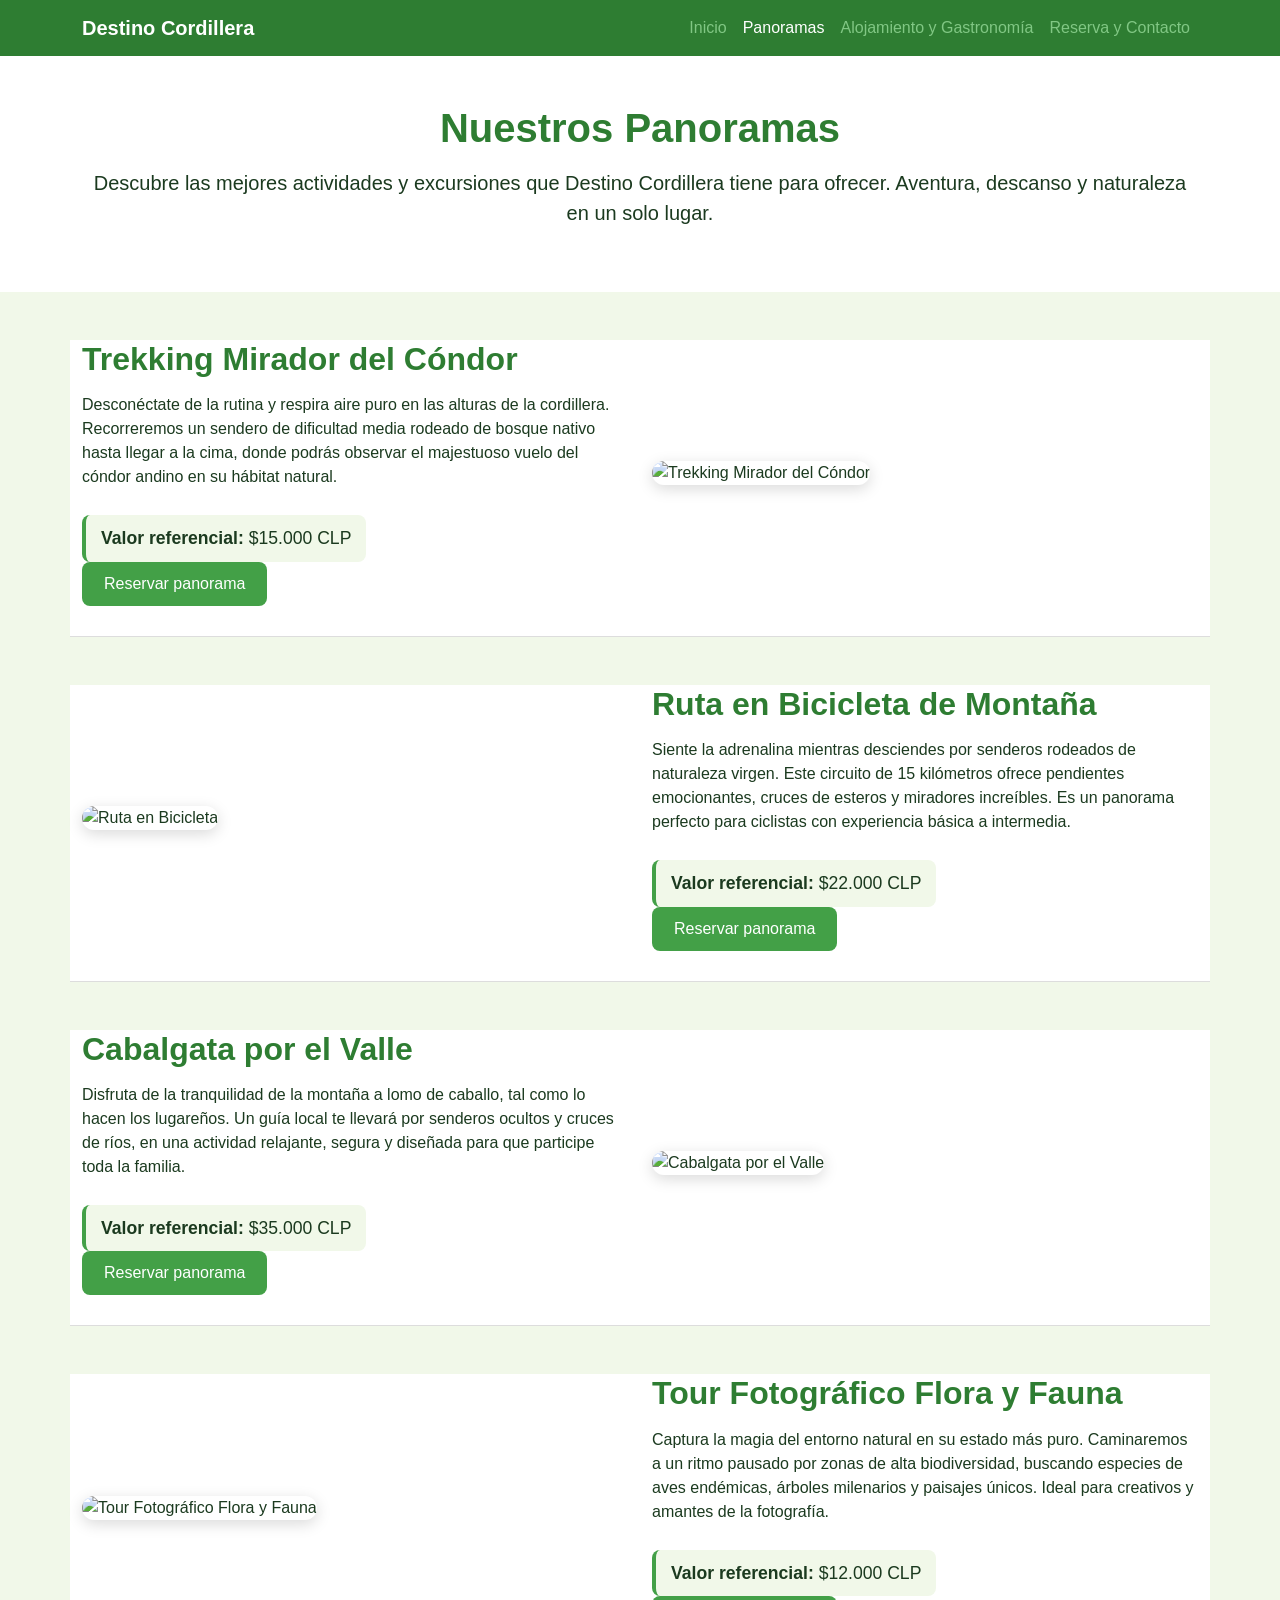
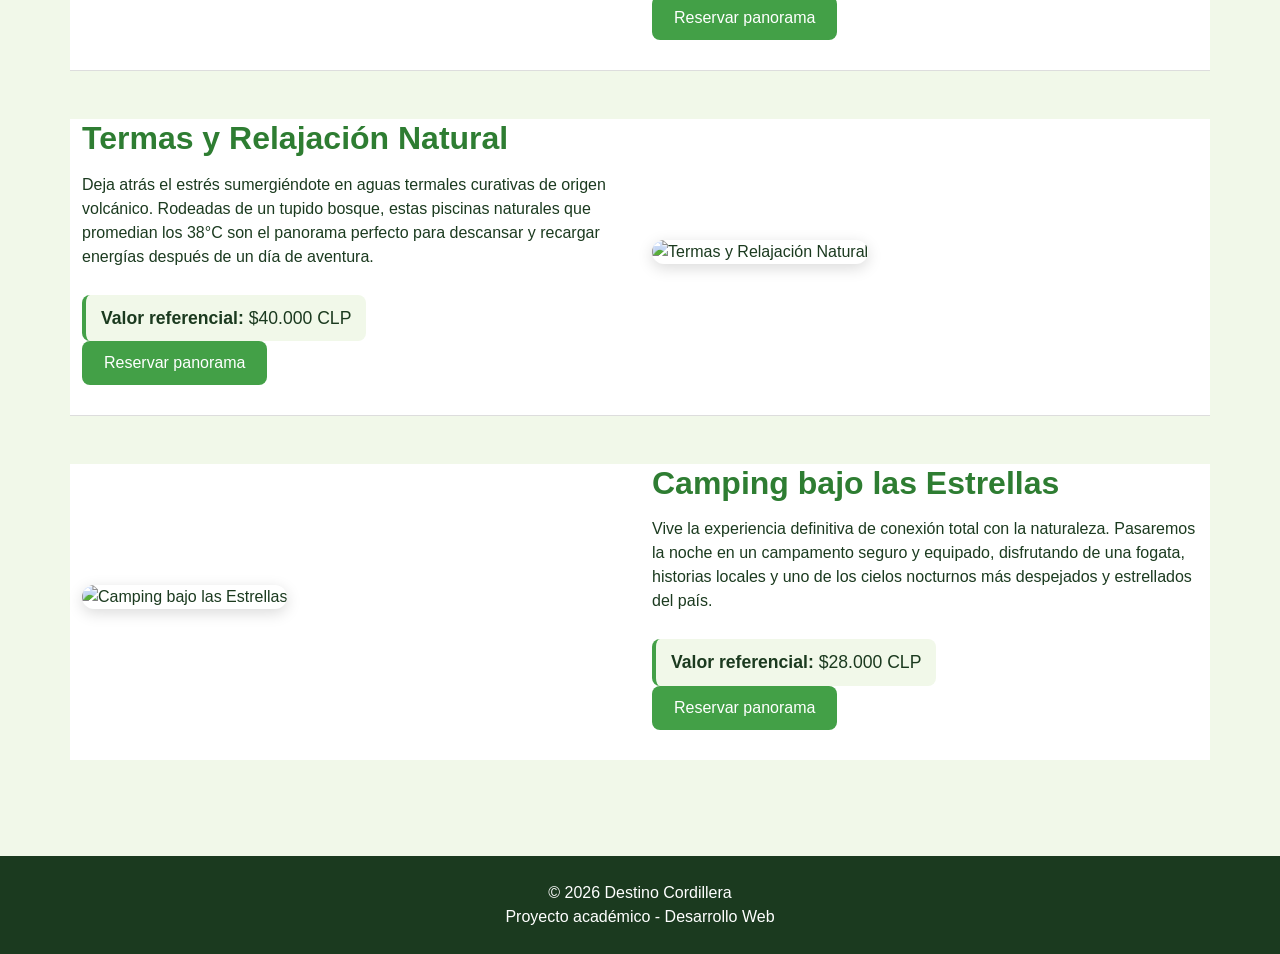
==== panoramas.html @ b14147cd "Merge 30c4c4cef8511934bc945aaddb726dd8a0ca3813 into a8092b9b650b8b81c117b4a8dcd6fbb49d7ed2dd" ====
<!DOCTYPE html>
<html lang="es">
<head> 
    <meta charset="UTF-8"> 
    <meta name="viewport" content="width=device-width, initial-scale=1.0">
    <title>Panoramas - Destino Cordillera</title>

    <!-- Bootstrap -->
    <link href="https://cdn.jsdelivr.net/npm/bootstrap@5.3.8/dist/css/bootstrap.min.css" rel="stylesheet">

    <!-- CSS propio -->
    <link rel="stylesheet" href="css/style.css">
</head>
<body>

<!-- Barra de navegación (Idéntica al index) -->
<header>
    <nav class="navbar navbar-expand-lg navbar-dark navbar-destino">
        <div class="container">
            <a class="navbar-brand fw-bold" href="index.html">Destino Cordillera</a>
            <button class="navbar-toggler" type="button" data-bs-toggle="collapse" data-bs-target="#menuPrincipal" aria-controls="menuPrincipal" aria-expanded="false" aria-label="Mostrar navegación">
                <span class="navbar-toggler-icon"></span>
            </button>

            <div class="collapse navbar-collapse" id="menuPrincipal">
                <ul class="navbar-nav ms-auto">
                    <li class="nav-item">
                        <a class="nav-link" href="index.html">Inicio</a>
                    </li>
                    <li class="nav-item">
                        <!-- Aquí cambiamos la clase "active" para que marque la página actual -->
                        <a class="nav-link active" href="panoramas.html">Panoramas</a>
                    </li>
                    <li class="nav-item">
                        <a class="nav-link" href="alojamiento.html">Alojamiento y Gastronomía</a>
                    </li>
                    <li class="nav-item">
                        <a class="nav-link" href="reserva.html">Reserva y Contacto</a>
                    </li>
                </ul>
            </div>
        </div>
    </nav>
</header>

<!-- Contenido principal -->
<main>
    <!-- Encabezado de la página -->
    <section class="presentacion-destino py-5 text-center">
        <div class="container">
            <h1 class="fw-bold mb-3" style="color: var(--verde-bosque);">Nuestros Panoramas</h1>
            <p class="lead">Descubre las mejores actividades y excursiones que Destino Cordillera tiene para ofrecer. Aventura, descanso y naturaleza en un solo lugar.</p>
        </div>
    </section>

    <!-- Lista de Panoramas (Efecto Intercalado) -->
    <section class="container py-5">

        <!-- Panorama 1 (Texto Izquierda, Imagen Derecha) -->
        <article class="row align-items-center mb-5 panorama-item">
            <div class="col-md-6">
                <h2 class="panorama-titulo">Trekking Mirador del Cóndor</h2>
                <p>Desconéctate de la rutina y respira aire puro en las alturas de la cordillera. Recorreremos un sendero de dificultad media rodeado de bosque nativo hasta llegar a la cima, donde podrás observar el majestuoso vuelo del cóndor andino en su hábitat natural.</p>
                <div class="panorama-precio">
                    <strong>Valor referencial:</strong> $15.000 CLP
                </div>
                <br>
                <a href="reserva.html" class="btn btn-destino">Reservar panorama</a>
            </div>
            <div class="col-md-6 mt-4 mt-md-0">
                <img src="imagen/imagen-panorama1.jpg" alt="Trekking Mirador del Cóndor" class="img-fluid panorama-img">
            </div>
        </article>

        <!-- Panorama 2 (Imagen Izquierda, Texto Derecha) -->
        <!-- Usamos order-md-2 y order-md-1 para invertir las columnas en PC -->
        <article class="row align-items-center mb-5 panorama-item">
            <div class="col-md-6 order-md-2">
                <h2 class="panorama-titulo">Ruta en Bicicleta de Montaña</h2>
                <p>Siente la adrenalina mientras desciendes por senderos rodeados de naturaleza virgen. Este circuito de 15 kilómetros ofrece pendientes emocionantes, cruces de esteros y miradores increíbles. Es un panorama perfecto para ciclistas con experiencia básica a intermedia.</p>
                <div class="panorama-precio">
                    <strong>Valor referencial:</strong> $22.000 CLP
                </div>
                <br>
                <a href="reserva.html" class="btn btn-destino">Reservar panorama</a>
            </div>
            <div class="col-md-6 order-md-1 mt-4 mt-md-0">
                <img src="imagen/imagen-panorama2.jpg" alt="Ruta en Bicicleta" class="img-fluid panorama-img">
            </div>
        </article>

        <!-- Panorama 3 (Texto Izquierda, Imagen Derecha) -->
        <article class="row align-items-center mb-5 panorama-item">
            <div class="col-md-6">
                <h2 class="panorama-titulo">Cabalgata por el Valle</h2>
                <p>Disfruta de la tranquilidad de la montaña a lomo de caballo, tal como lo hacen los lugareños. Un guía local te llevará por senderos ocultos y cruces de ríos, en una actividad relajante, segura y diseñada para que participe toda la familia.</p>
                <div class="panorama-precio">
                    <strong>Valor referencial:</strong> $35.000 CLP
                </div>
                <br>
                <a href="reserva.html" class="btn btn-destino">Reservar panorama</a>
            </div>
            <div class="col-md-6 mt-4 mt-md-0">
                <img src="imagen/imagen-panorama3.jpg" alt="Cabalgata por el Valle" class="img-fluid panorama-img">
            </div>
        </article>

        <!-- Panorama 4 (Imagen Izquierda, Texto Derecha) -->
        <article class="row align-items-center mb-5 panorama-item">
            <div class="col-md-6 order-md-2">
                <h2 class="panorama-titulo">Tour Fotográfico Flora y Fauna</h2>
                <p>Captura la magia del entorno natural en su estado más puro. Caminaremos a un ritmo pausado por zonas de alta biodiversidad, buscando especies de aves endémicas, árboles milenarios y paisajes únicos. Ideal para creativos y amantes de la fotografía.</p>
                <div class="panorama-precio">
                    <strong>Valor referencial:</strong> $12.000 CLP
                </div>
                <br>
                <a href="reserva.html" class="btn btn-destino">Reservar panorama</a>
            </div>
            <div class="col-md-6 order-md-1 mt-4 mt-md-0">
                <img src="imagen/imagen-panorama4.jpg" alt="Tour Fotográfico Flora y Fauna" class="img-fluid panorama-img">
            </div>
        </article>

        <!-- Panorama 5 (Texto Izquierda, Imagen Derecha) -->
        <article class="row align-items-center mb-5 panorama-item">
            <div class="col-md-6">
                <h2 class="panorama-titulo">Termas y Relajación Natural</h2>
                <p>Deja atrás el estrés sumergiéndote en aguas termales curativas de origen volcánico. Rodeadas de un tupido bosque, estas piscinas naturales que promedian los 38°C son el panorama perfecto para descansar y recargar energías después de un día de aventura.</p>
                <div class="panorama-precio">
                    <strong>Valor referencial:</strong> $40.000 CLP
                </div>
                <br>
                <a href="reserva.html" class="btn btn-destino">Reservar panorama</a>
            </div>
            <div class="col-md-6 mt-4 mt-md-0">
                <img src="imagen/imagen-panorama5.jpg" alt="Termas y Relajación Natural" class="img-fluid panorama-img">
            </div>
        </article>

        <!-- Panorama 6 (Imagen Izquierda, Texto Derecha) -->
        <article class="row align-items-center mb-5 panorama-item">
            <div class="col-md-6 order-md-2">
                <h2 class="panorama-titulo">Camping bajo las Estrellas</h2>
                <p>Vive la experiencia definitiva de conexión total con la naturaleza. Pasaremos la noche en un campamento seguro y equipado, disfrutando de una fogata, historias locales y uno de los cielos nocturnos más despejados y estrellados del país.</p>
                <div class="panorama-precio">
                    <strong>Valor referencial:</strong> $28.000 CLP
                </div>
                <br>
                <a href="reserva.html" class="btn btn-destino">Reservar panorama</a>
            </div>
            <div class="col-md-6 order-md-1 mt-4 mt-md-0">
                <img src="imagen/imagen-panorama6.jpg" alt="Camping bajo las Estrellas" class="img-fluid panorama-img">
            </div>
        </article>

    </section>
</main>

<!-- Pie de página (Idéntico al index) -->
<footer class="footer-destino">
    <div class="container text-center">
        <p class="mb-0">&copy; 2026 Destino Cordillera</p>
        <p class="mb-0">Proyecto académico - Desarrollo Web</p>
    </div>
</footer>

<!-- Bootstrap JavaScript -->
<script src="https://cdn.jsdelivr.net/npm/bootstrap@5.3.8/dist/js/bootstrap.bundle.min.js"></script>

</body>
</html>
---- css/style.css ----
/*Hoja de estilos -- Destino Cordillera*/

/*Paleta de colores*/
:root {
    --verde-bosque: #2E7D32;
    --verde-natural: #43A047;
    --verde-claro: #81C784;
    --verde-fondo: #F1F8E9;
    --verde-oscuro: #1B3A1F;
    --blanco: #FFFFFF;
}

/*Configuracion General*/
body {
    font-family: Arial, sans-serif;
    color: var(--verde-oscuro);
    background-color: var(--verde-fondo);
    margin: 0;
}

/*Barra de navegacion*/
.navbar-destino {
    background-color: var(--verde-bosque);
}
.navbar-destino .navbar-brand {
    color: var(--blanco);
}

.navbar-destino .nav-link {
    color: var(--blanco);
}
.navbar-destino .nav-link {
    color: var(--verde-claro);
}

/*Seccion principal*/
.hero-destino {
    background-color: var(--verde-claro);
    padding: 100px 20px;
}
.hero-destino h1 {
    color: var(--verde-oscuro);
    font-size: 3rem;
    font-weight: bold;
}
.hero-destino p {
    max-width: 700px;
    margin: 20px auto;
    font-size: 1.2rem;
}

/*Botones*/
.btn-destino {
    background-color: var(--verde-bosque);
    color: var(--blanco);
    border: none;
    padding: 10px 22px;
    border-radius: 8px;
}
.btn-destino {
    background-color: var(--verde-natural);
    color: var(--blanco);
}

/*Presentacion*/
.presentacion-destino {
    background-color: var(--blanco);
}
.presentacion-destino h2 {
    color: var(--verde-bosque);
}
.accesos-destino h2 {
    color: var(--verde-bosque);
}

/*Imagen(es)*/
.carrusel-destino img {
    width: 100%;
    height: 500px;
    object-fit: cover;
}

/*Tarjetas*/
.card-destino {
    background-color: var(--blanco);
    border-radius: 15px;
    padding: 25px;
    box-shadow: 0 4px 10px rgba(0, 0, 0, 0.08);
    display: flex;
    flex-direction: column;
}
.card-destino h3 {
    color: var(--verde-bosque);
    margin-bottom: 15px;
}
.card-destino .btn {
    margin-top: auto;
    align-self: flex-start;
}

/*Pie de pagina*/
.footer-destino {
    background-color: var(--verde-oscuro);
    color: var(--blanco);
    padding: 25px 0;
}

/*CSS agregado para panoramas*/
   .panorama-item {
    background-color: var(--blanco);
    padding-bottom: 30px;
    border-bottom: 1px solid #ddd;
}

.panorama-item:last-child {
    border-bottom: none; /* Quita la línea separadora al último panorama */
}

.panorama-titulo {
    color: var(--verde-bosque);
    font-weight: bold;
    margin-bottom: 15px;
}

.panorama-img {
    border-radius: 12px;
    box-shadow: 0 4px 15px rgba(0, 0, 0, 0.15);
    object-fit: cover;
    width: 100%;
    height: 350px; /* Obliga a que todas las imágenes tengan el mismo tamaño */
}

.panorama-precio {
    display: inline-block;
    background-color: var(--verde-fondo);
    color: var(--verde-oscuro);
    padding: 10px 15px;
    border-radius: 8px;
    border-left: 4px solid var(--verde-natural);
    font-size: 1.1rem;
    margin-top: 10px;
}
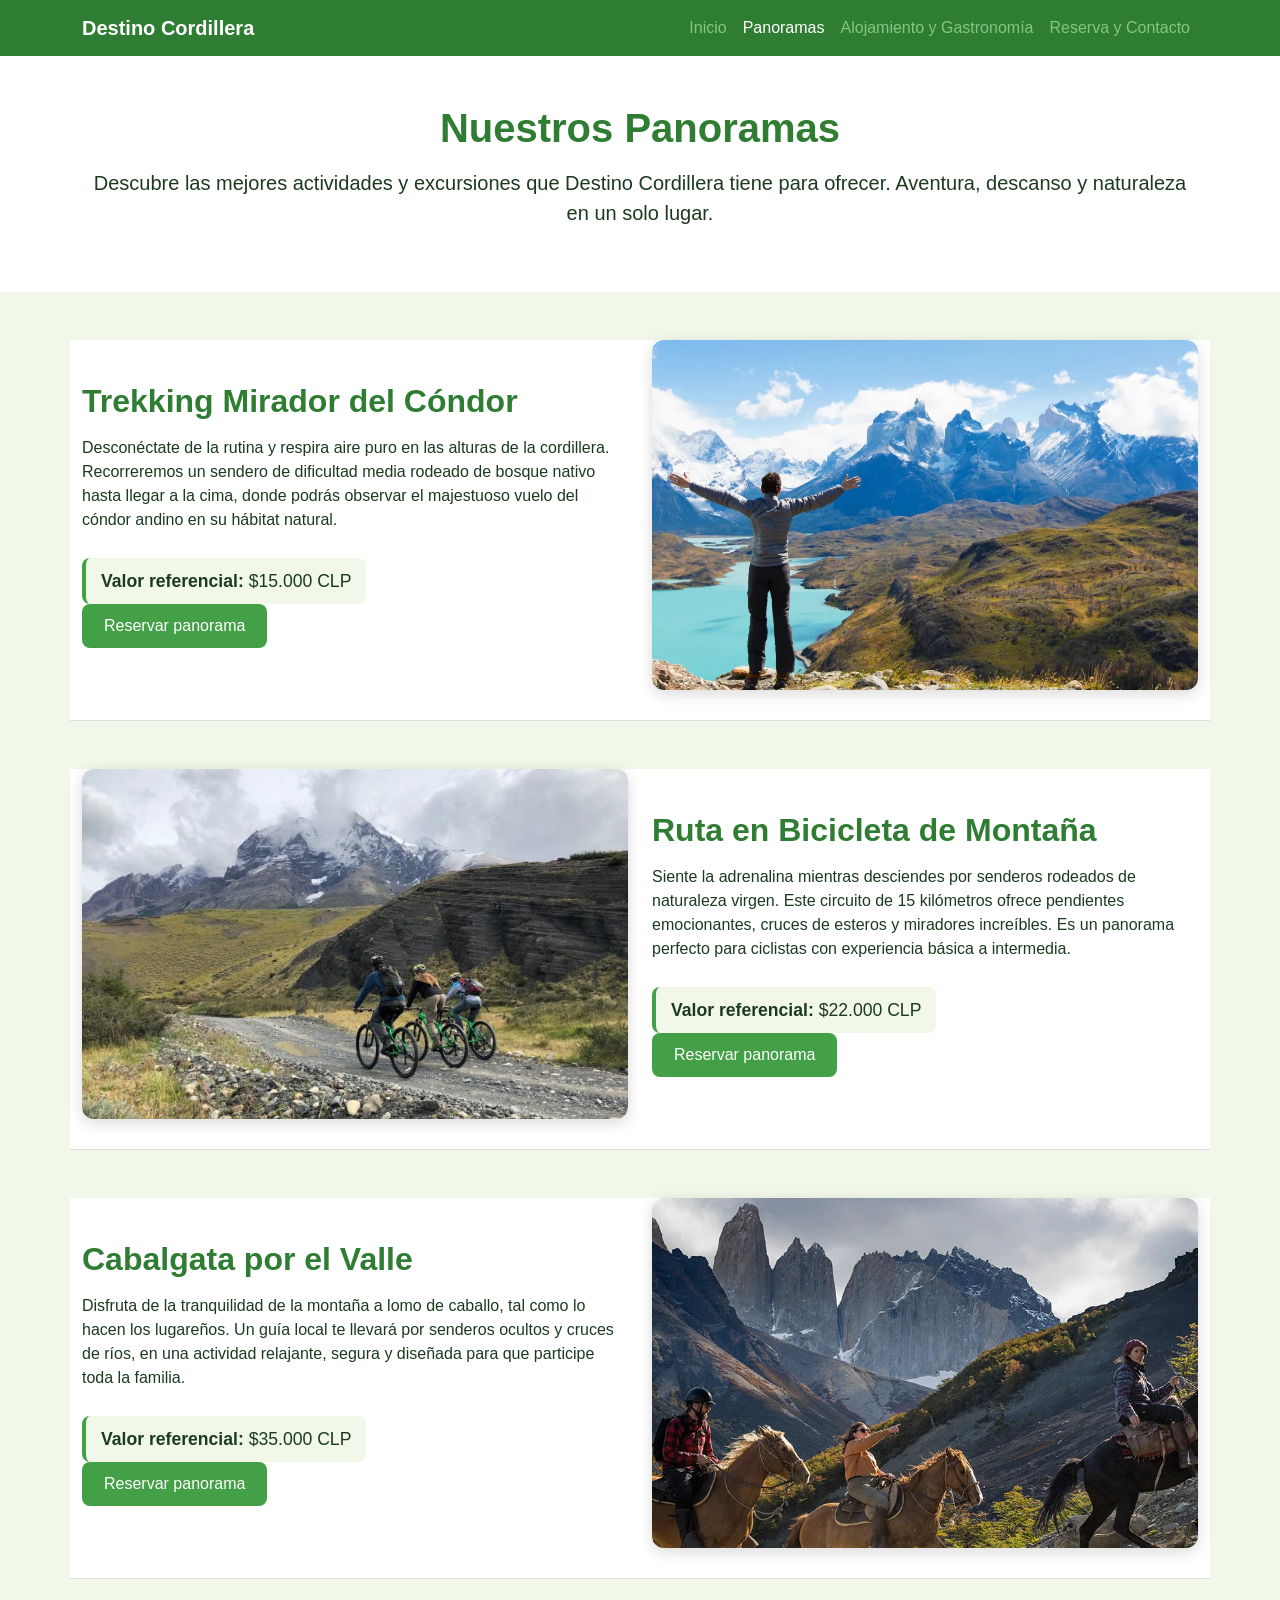
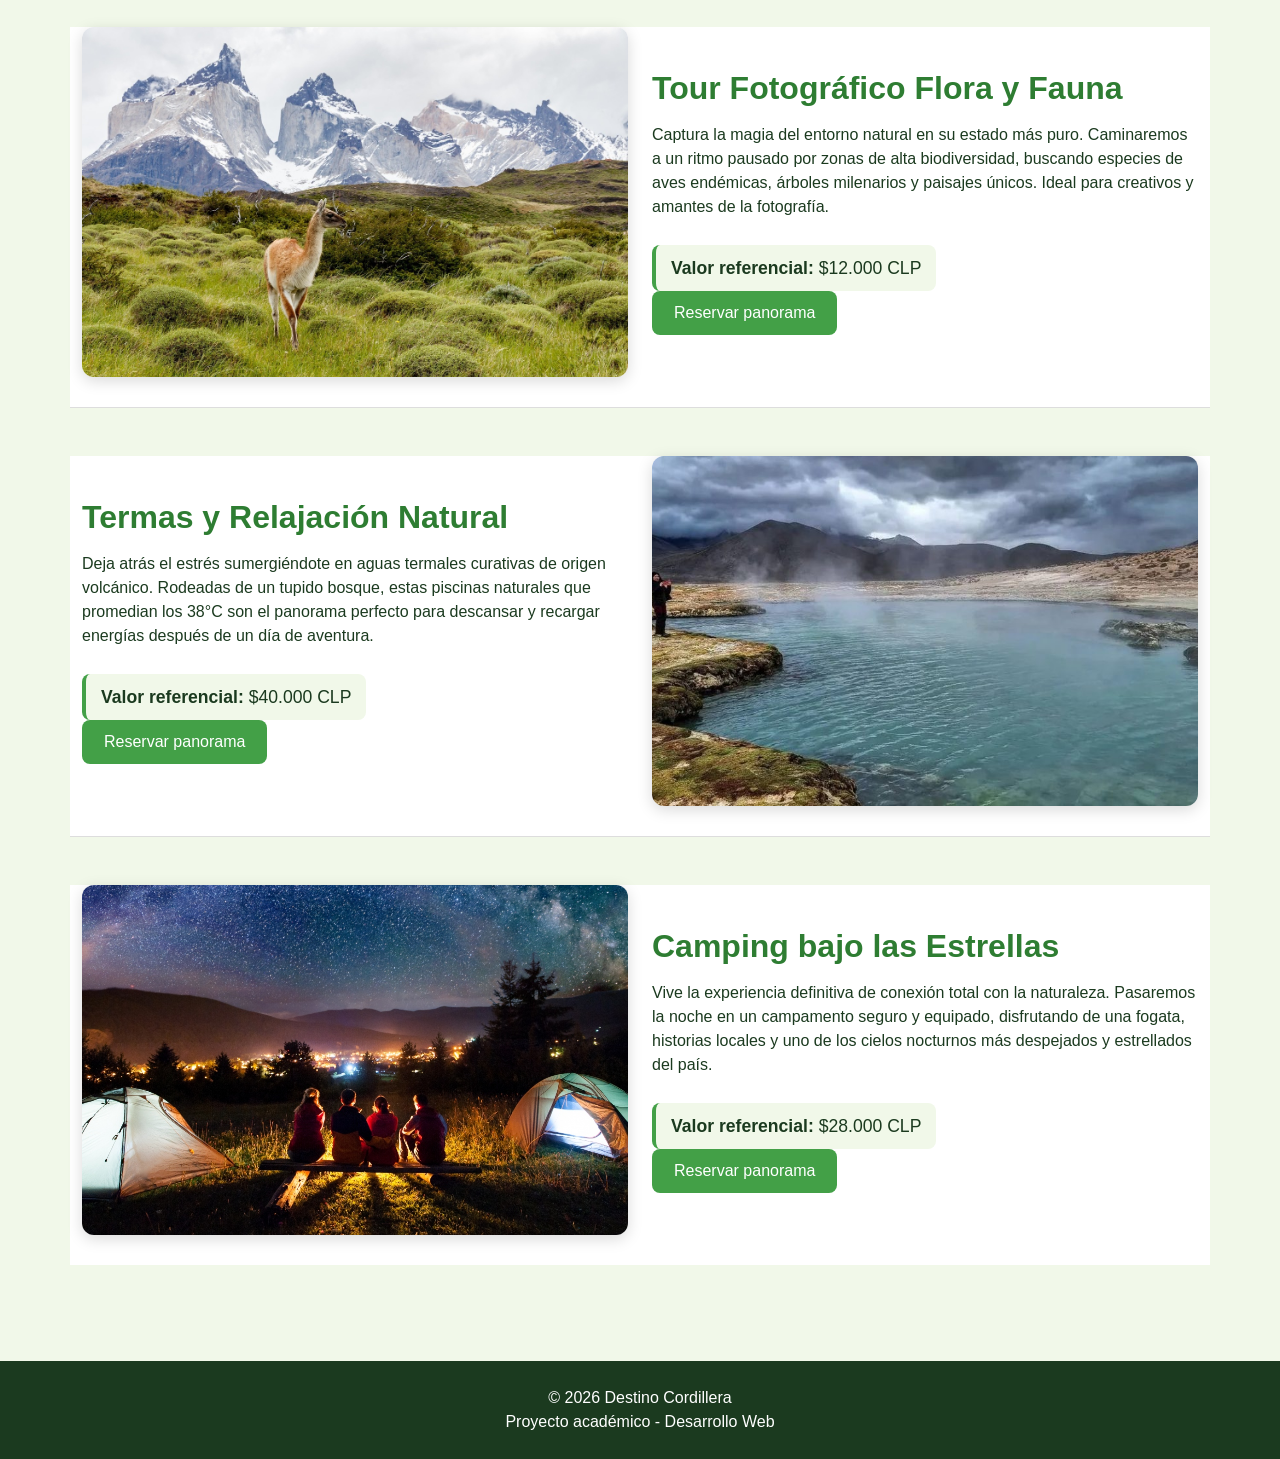
==== commit fff7369f: "Agregue panoramasa y imagenes de la pagina" ====
--- a/panoramas.html
+++ b/panoramas.html
@@ -1,171 +1,171 @@
-<!DOCTYPE html>
-<html lang="es">
-<head> 
-    <meta charset="UTF-8"> 
-    <meta name="viewport" content="width=device-width, initial-scale=1.0">
-    <title>Panoramas - Destino Cordillera</title>
-
-    <!-- Bootstrap -->
-    <link href="https://cdn.jsdelivr.net/npm/bootstrap@5.3.8/dist/css/bootstrap.min.css" rel="stylesheet">
-
-    <!-- CSS propio -->
-    <link rel="stylesheet" href="css/style.css">
-</head>
-<body>
-
-<!-- Barra de navegación (Idéntica al index) -->
-<header>
-    <nav class="navbar navbar-expand-lg navbar-dark navbar-destino">
-        <div class="container">
-            <a class="navbar-brand fw-bold" href="index.html">Destino Cordillera</a>
-            <button class="navbar-toggler" type="button" data-bs-toggle="collapse" data-bs-target="#menuPrincipal" aria-controls="menuPrincipal" aria-expanded="false" aria-label="Mostrar navegación">
-                <span class="navbar-toggler-icon"></span>
-            </button>
-
-            <div class="collapse navbar-collapse" id="menuPrincipal">
-                <ul class="navbar-nav ms-auto">
-                    <li class="nav-item">
-                        <a class="nav-link" href="index.html">Inicio</a>
-                    </li>
-                    <li class="nav-item">
-                        <!-- Aquí cambiamos la clase "active" para que marque la página actual -->
-                        <a class="nav-link active" href="panoramas.html">Panoramas</a>
-                    </li>
-                    <li class="nav-item">
-                        <a class="nav-link" href="alojamiento.html">Alojamiento y Gastronomía</a>
-                    </li>
-                    <li class="nav-item">
-                        <a class="nav-link" href="reserva.html">Reserva y Contacto</a>
-                    </li>
-                </ul>
-            </div>
-        </div>
-    </nav>
-</header>
-
-<!-- Contenido principal -->
-<main>
-    <!-- Encabezado de la página -->
-    <section class="presentacion-destino py-5 text-center">
-        <div class="container">
-            <h1 class="fw-bold mb-3" style="color: var(--verde-bosque);">Nuestros Panoramas</h1>
-            <p class="lead">Descubre las mejores actividades y excursiones que Destino Cordillera tiene para ofrecer. Aventura, descanso y naturaleza en un solo lugar.</p>
-        </div>
-    </section>
-
-    <!-- Lista de Panoramas (Efecto Intercalado) -->
-    <section class="container py-5">
-
-        <!-- Panorama 1 (Texto Izquierda, Imagen Derecha) -->
-        <article class="row align-items-center mb-5 panorama-item">
-            <div class="col-md-6">
-                <h2 class="panorama-titulo">Trekking Mirador del Cóndor</h2>
-                <p>Desconéctate de la rutina y respira aire puro en las alturas de la cordillera. Recorreremos un sendero de dificultad media rodeado de bosque nativo hasta llegar a la cima, donde podrás observar el majestuoso vuelo del cóndor andino en su hábitat natural.</p>
-                <div class="panorama-precio">
-                    <strong>Valor referencial:</strong> $15.000 CLP
-                </div>
-                <br>
-                <a href="reserva.html" class="btn btn-destino">Reservar panorama</a>
-            </div>
-            <div class="col-md-6 mt-4 mt-md-0">
-                <img src="imagen/imagen-panorama1.jpg" alt="Trekking Mirador del Cóndor" class="img-fluid panorama-img">
-            </div>
-        </article>
-
-        <!-- Panorama 2 (Imagen Izquierda, Texto Derecha) -->
-        <!-- Usamos order-md-2 y order-md-1 para invertir las columnas en PC -->
-        <article class="row align-items-center mb-5 panorama-item">
-            <div class="col-md-6 order-md-2">
-                <h2 class="panorama-titulo">Ruta en Bicicleta de Montaña</h2>
-                <p>Siente la adrenalina mientras desciendes por senderos rodeados de naturaleza virgen. Este circuito de 15 kilómetros ofrece pendientes emocionantes, cruces de esteros y miradores increíbles. Es un panorama perfecto para ciclistas con experiencia básica a intermedia.</p>
-                <div class="panorama-precio">
-                    <strong>Valor referencial:</strong> $22.000 CLP
-                </div>
-                <br>
-                <a href="reserva.html" class="btn btn-destino">Reservar panorama</a>
-            </div>
-            <div class="col-md-6 order-md-1 mt-4 mt-md-0">
-                <img src="imagen/imagen-panorama2.jpg" alt="Ruta en Bicicleta" class="img-fluid panorama-img">
-            </div>
-        </article>
-
-        <!-- Panorama 3 (Texto Izquierda, Imagen Derecha) -->
-        <article class="row align-items-center mb-5 panorama-item">
-            <div class="col-md-6">
-                <h2 class="panorama-titulo">Cabalgata por el Valle</h2>
-                <p>Disfruta de la tranquilidad de la montaña a lomo de caballo, tal como lo hacen los lugareños. Un guía local te llevará por senderos ocultos y cruces de ríos, en una actividad relajante, segura y diseñada para que participe toda la familia.</p>
-                <div class="panorama-precio">
-                    <strong>Valor referencial:</strong> $35.000 CLP
-                </div>
-                <br>
-                <a href="reserva.html" class="btn btn-destino">Reservar panorama</a>
-            </div>
-            <div class="col-md-6 mt-4 mt-md-0">
-                <img src="imagen/imagen-panorama3.jpg" alt="Cabalgata por el Valle" class="img-fluid panorama-img">
-            </div>
-        </article>
-
-        <!-- Panorama 4 (Imagen Izquierda, Texto Derecha) -->
-        <article class="row align-items-center mb-5 panorama-item">
-            <div class="col-md-6 order-md-2">
-                <h2 class="panorama-titulo">Tour Fotográfico Flora y Fauna</h2>
-                <p>Captura la magia del entorno natural en su estado más puro. Caminaremos a un ritmo pausado por zonas de alta biodiversidad, buscando especies de aves endémicas, árboles milenarios y paisajes únicos. Ideal para creativos y amantes de la fotografía.</p>
-                <div class="panorama-precio">
-                    <strong>Valor referencial:</strong> $12.000 CLP
-                </div>
-                <br>
-                <a href="reserva.html" class="btn btn-destino">Reservar panorama</a>
-            </div>
-            <div class="col-md-6 order-md-1 mt-4 mt-md-0">
-                <img src="imagen/imagen-panorama4.jpg" alt="Tour Fotográfico Flora y Fauna" class="img-fluid panorama-img">
-            </div>
-        </article>
-
-        <!-- Panorama 5 (Texto Izquierda, Imagen Derecha) -->
-        <article class="row align-items-center mb-5 panorama-item">
-            <div class="col-md-6">
-                <h2 class="panorama-titulo">Termas y Relajación Natural</h2>
-                <p>Deja atrás el estrés sumergiéndote en aguas termales curativas de origen volcánico. Rodeadas de un tupido bosque, estas piscinas naturales que promedian los 38°C son el panorama perfecto para descansar y recargar energías después de un día de aventura.</p>
-                <div class="panorama-precio">
-                    <strong>Valor referencial:</strong> $40.000 CLP
-                </div>
-                <br>
-                <a href="reserva.html" class="btn btn-destino">Reservar panorama</a>
-            </div>
-            <div class="col-md-6 mt-4 mt-md-0">
-                <img src="imagen/imagen-panorama5.jpg" alt="Termas y Relajación Natural" class="img-fluid panorama-img">
-            </div>
-        </article>
-
-        <!-- Panorama 6 (Imagen Izquierda, Texto Derecha) -->
-        <article class="row align-items-center mb-5 panorama-item">
-            <div class="col-md-6 order-md-2">
-                <h2 class="panorama-titulo">Camping bajo las Estrellas</h2>
-                <p>Vive la experiencia definitiva de conexión total con la naturaleza. Pasaremos la noche en un campamento seguro y equipado, disfrutando de una fogata, historias locales y uno de los cielos nocturnos más despejados y estrellados del país.</p>
-                <div class="panorama-precio">
-                    <strong>Valor referencial:</strong> $28.000 CLP
-                </div>
-                <br>
-                <a href="reserva.html" class="btn btn-destino">Reservar panorama</a>
-            </div>
-            <div class="col-md-6 order-md-1 mt-4 mt-md-0">
-                <img src="imagen/imagen-panorama6.jpg" alt="Camping bajo las Estrellas" class="img-fluid panorama-img">
-            </div>
-        </article>
-
-    </section>
-</main>
-
-<!-- Pie de página (Idéntico al index) -->
-<footer class="footer-destino">
-    <div class="container text-center">
-        <p class="mb-0">&copy; 2026 Destino Cordillera</p>
-        <p class="mb-0">Proyecto académico - Desarrollo Web</p>
-    </div>
-</footer>
-
-<!-- Bootstrap JavaScript -->
-<script src="https://cdn.jsdelivr.net/npm/bootstrap@5.3.8/dist/js/bootstrap.bundle.min.js"></script>
-
-</body>
-</html>
+<!DOCTYPE html>
+<html lang="es">
+<head> 
+    <meta charset="UTF-8"> 
+    <meta name="viewport" content="width=device-width, initial-scale=1.0">
+    <title>Panoramas - Destino Cordillera</title>
+
+    <!-- Bootstrap -->
+    <link href="https://cdn.jsdelivr.net/npm/bootstrap@5.3.8/dist/css/bootstrap.min.css" rel="stylesheet">
+
+    <!-- CSS propio -->
+    <link rel="stylesheet" href="css/style.css">
+</head>
+<body>
+
+<!-- Barra de navegación (Idéntica al index) -->
+<header>
+    <nav class="navbar navbar-expand-lg navbar-dark navbar-destino">
+        <div class="container">
+            <a class="navbar-brand fw-bold" href="index.html">Destino Cordillera</a>
+            <button class="navbar-toggler" type="button" data-bs-toggle="collapse" data-bs-target="#menuPrincipal" aria-controls="menuPrincipal" aria-expanded="false" aria-label="Mostrar navegación">
+                <span class="navbar-toggler-icon"></span>
+            </button>
+
+            <div class="collapse navbar-collapse" id="menuPrincipal">
+                <ul class="navbar-nav ms-auto">
+                    <li class="nav-item">
+                        <a class="nav-link" href="index.html">Inicio</a>
+                    </li>
+                    <li class="nav-item">
+                        <!-- Aquí cambiamos la clase "active" para que marque la página actual -->
+                        <a class="nav-link active" href="panoramas.html">Panoramas</a>
+                    </li>
+                    <li class="nav-item">
+                        <a class="nav-link" href="alojamiento.html">Alojamiento y Gastronomía</a>
+                    </li>
+                    <li class="nav-item">
+                        <a class="nav-link" href="reserva.html">Reserva y Contacto</a>
+                    </li>
+                </ul>
+            </div>
+        </div>
+    </nav>
+</header>
+
+<!-- Contenido principal -->
+<main>
+    <!-- Encabezado de la página -->
+    <section class="presentacion-destino py-5 text-center">
+        <div class="container">
+            <h1 class="fw-bold mb-3" style="color: var(--verde-bosque);">Nuestros Panoramas</h1>
+            <p class="lead">Descubre las mejores actividades y excursiones que Destino Cordillera tiene para ofrecer. Aventura, descanso y naturaleza en un solo lugar.</p>
+        </div>
+    </section>
+
+    <!-- Lista de Panoramas (Efecto Intercalado) -->
+    <section class="container py-5">
+
+        <!-- Panorama 1 (Texto Izquierda, Imagen Derecha) -->
+        <article class="row align-items-center mb-5 panorama-item">
+            <div class="col-md-6">
+                <h2 class="panorama-titulo">Trekking Mirador del Cóndor</h2>
+                <p>Desconéctate de la rutina y respira aire puro en las alturas de la cordillera. Recorreremos un sendero de dificultad media rodeado de bosque nativo hasta llegar a la cima, donde podrás observar el majestuoso vuelo del cóndor andino en su hábitat natural.</p>
+                <div class="panorama-precio">
+                    <strong>Valor referencial:</strong> $15.000 CLP
+                </div>
+                <br>
+                <a href="reserva.html" class="btn btn-destino">Reservar panorama</a>
+            </div>
+            <div class="col-md-6 mt-4 mt-md-0">
+                <img src="img/imagen-panorama1.jpg" alt="Trekking Mirador del Cóndor" class="img-fluid panorama-img">
+            </div>
+        </article>
+
+        <!-- Panorama 2 (Imagen Izquierda, Texto Derecha) -->
+        <!-- Usamos order-md-2 y order-md-1 para invertir las columnas en PC -->
+        <article class="row align-items-center mb-5 panorama-item">
+            <div class="col-md-6 order-md-2">
+                <h2 class="panorama-titulo">Ruta en Bicicleta de Montaña</h2>
+                <p>Siente la adrenalina mientras desciendes por senderos rodeados de naturaleza virgen. Este circuito de 15 kilómetros ofrece pendientes emocionantes, cruces de esteros y miradores increíbles. Es un panorama perfecto para ciclistas con experiencia básica a intermedia.</p>
+                <div class="panorama-precio">
+                    <strong>Valor referencial:</strong> $22.000 CLP
+                </div>
+                <br>
+                <a href="reserva.html" class="btn btn-destino">Reservar panorama</a>
+            </div>
+            <div class="col-md-6 order-md-1 mt-4 mt-md-0">
+                <img src="img/imagen-panorama2.jpg" alt="Ruta en Bicicleta" class="img-fluid panorama-img">
+            </div>
+        </article>
+
+        <!-- Panorama 3 (Texto Izquierda, Imagen Derecha) -->
+        <article class="row align-items-center mb-5 panorama-item">
+            <div class="col-md-6">
+                <h2 class="panorama-titulo">Cabalgata por el Valle</h2>
+                <p>Disfruta de la tranquilidad de la montaña a lomo de caballo, tal como lo hacen los lugareños. Un guía local te llevará por senderos ocultos y cruces de ríos, en una actividad relajante, segura y diseñada para que participe toda la familia.</p>
+                <div class="panorama-precio">
+                    <strong>Valor referencial:</strong> $35.000 CLP
+                </div>
+                <br>
+                <a href="reserva.html" class="btn btn-destino">Reservar panorama</a>
+            </div>
+            <div class="col-md-6 mt-4 mt-md-0">
+                <img src="img/imagen-panorama3.jpg" alt="Cabalgata por el Valle" class="img-fluid panorama-img">
+            </div>
+        </article>
+
+        <!-- Panorama 4 (Imagen Izquierda, Texto Derecha) -->
+        <article class="row align-items-center mb-5 panorama-item">
+            <div class="col-md-6 order-md-2">
+                <h2 class="panorama-titulo">Tour Fotográfico Flora y Fauna</h2>
+                <p>Captura la magia del entorno natural en su estado más puro. Caminaremos a un ritmo pausado por zonas de alta biodiversidad, buscando especies de aves endémicas, árboles milenarios y paisajes únicos. Ideal para creativos y amantes de la fotografía.</p>
+                <div class="panorama-precio">
+                    <strong>Valor referencial:</strong> $12.000 CLP
+                </div>
+                <br>
+                <a href="reserva.html" class="btn btn-destino">Reservar panorama</a>
+            </div>
+            <div class="col-md-6 order-md-1 mt-4 mt-md-0">
+                <img src="img/imagen-panorama4.jpg" alt="Tour Fotográfico Flora y Fauna" class="img-fluid panorama-img">
+            </div>
+        </article>
+
+        <!-- Panorama 5 (Texto Izquierda, Imagen Derecha) -->
+        <article class="row align-items-center mb-5 panorama-item">
+            <div class="col-md-6">
+                <h2 class="panorama-titulo">Termas y Relajación Natural</h2>
+                <p>Deja atrás el estrés sumergiéndote en aguas termales curativas de origen volcánico. Rodeadas de un tupido bosque, estas piscinas naturales que promedian los 38°C son el panorama perfecto para descansar y recargar energías después de un día de aventura.</p>
+                <div class="panorama-precio">
+                    <strong>Valor referencial:</strong> $40.000 CLP
+                </div>
+                <br>
+                <a href="reserva.html" class="btn btn-destino">Reservar panorama</a>
+            </div>
+            <div class="col-md-6 mt-4 mt-md-0">
+                <img src="img/imagen-panorama5.jpg" alt="Termas y Relajación Natural" class="img-fluid panorama-img">
+            </div>
+        </article>
+
+        <!-- Panorama 6 (Imagen Izquierda, Texto Derecha) -->
+        <article class="row align-items-center mb-5 panorama-item">
+            <div class="col-md-6 order-md-2">
+                <h2 class="panorama-titulo">Camping bajo las Estrellas</h2>
+                <p>Vive la experiencia definitiva de conexión total con la naturaleza. Pasaremos la noche en un campamento seguro y equipado, disfrutando de una fogata, historias locales y uno de los cielos nocturnos más despejados y estrellados del país.</p>
+                <div class="panorama-precio">
+                    <strong>Valor referencial:</strong> $28.000 CLP
+                </div>
+                <br>
+                <a href="reserva.html" class="btn btn-destino">Reservar panorama</a>
+            </div>
+            <div class="col-md-6 order-md-1 mt-4 mt-md-0">
+                <img src="img/imagen-panorama6.jpg" alt="Camping bajo las Estrellas" class="img-fluid panorama-img">
+            </div>
+        </article>
+
+    </section>
+</main>
+
+<!-- Pie de página (Idéntico al index) -->
+<footer class="footer-destino">
+    <div class="container text-center">
+        <p class="mb-0">&copy; 2026 Destino Cordillera</p>
+        <p class="mb-0">Proyecto académico - Desarrollo Web</p>
+    </div>
+</footer>
+
+<!-- Bootstrap JavaScript -->
+<script src="https://cdn.jsdelivr.net/npm/bootstrap@5.3.8/dist/js/bootstrap.bundle.min.js"></script>
+
+</body>
+</html>
--- a/css/style.css
+++ b/css/style.css
@@ -140,3 +140,38 @@
     font-size: 1.1rem;
     margin-top: 10px;
 }
+/*CSS agregado para panoramas*/
+.panorama-item {
+    background-color: var(--blanco);
+    padding-bottom: 30px;
+    border-bottom: 1px solid #ddd;
+}
+
+.panorama-item:last-child {
+    border-bottom: none; /* Quita la línea separadora al último panorama */
+}
+
+.panorama-titulo {
+    color: var(--verde-bosque);
+    font-weight: bold;
+    margin-bottom: 15px;
+}
+
+.panorama-img {
+    border-radius: 12px;
+    box-shadow: 0 4px 15px rgba(0, 0, 0, 0.15);
+    object-fit: cover;
+    width: 100%;
+    height: 350px; /* Obliga a que todas las imágenes tengan el mismo tamaño */
+}
+
+.panorama-precio {
+    display: inline-block;
+    background-color: var(--verde-fondo);
+    color: var(--verde-oscuro);
+    padding: 10px 15px;
+    border-radius: 8px;
+    border-left: 4px solid var(--verde-natural);
+    font-size: 1.1rem;
+    margin-top: 10px;
+}
